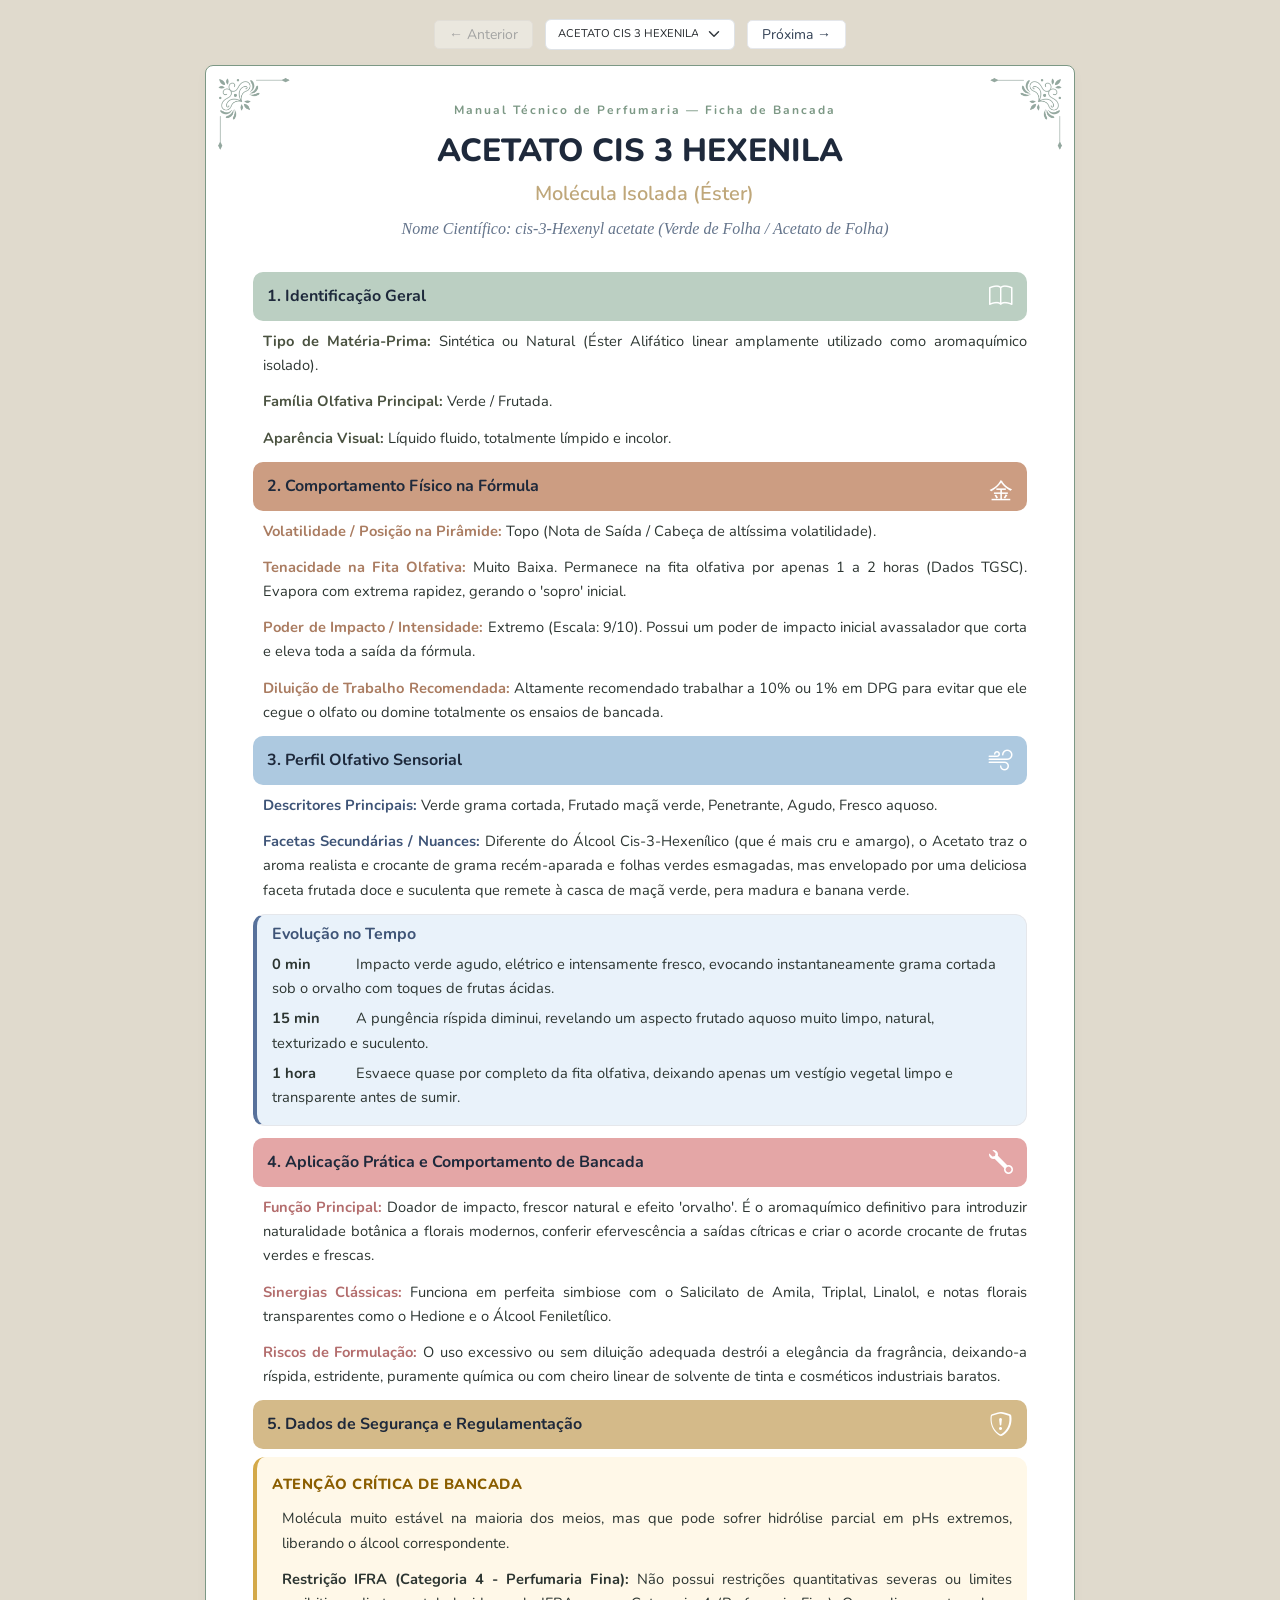
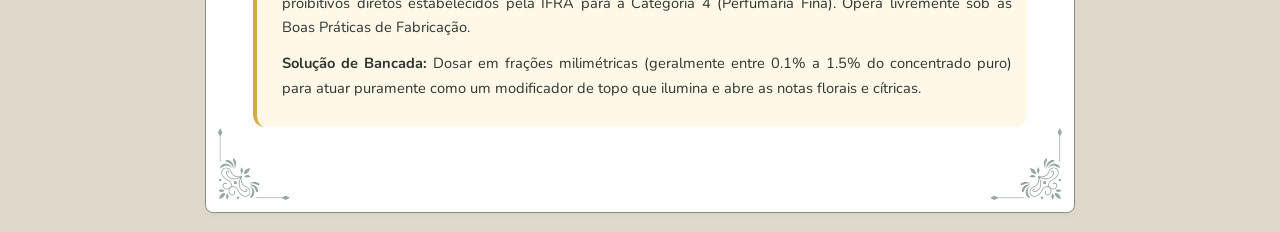
==== index.html @ c06a3060 "1st commit" ====
<!DOCTYPE html>
<html lang="pt-BR">

<head>
    <meta charset="UTF-8">
    <meta name="viewport" content="width=device-width, initial-scale=1">

    <title>Ficha de Bancada</title>

    <link rel="preconnect" href="https://fonts.googleapis.com">
    <link rel="preconnect" href="https://fonts.gstatic.com" crossorigin>
    <link href="https://fonts.googleapis.com/css2?family=Nunito:wght@300;400;500;600;700;800&display=swap" rel="stylesheet">
    <link rel="stylesheet" href="https://cdn.jsdelivr.net/npm/bootstrap-icons@1.13.1/font/bootstrap-icons.min.css">
    <link href="https://cdn.jsdelivr.net/npm/bootstrap@5.3.3/dist/css/bootstrap.min.css" rel="stylesheet">
    <link rel="stylesheet" href="css/style.css">
</head>

<body class="page">
    <div class="navigation-bar noprint">

        <button id="btnPrev" class="btn btn-outline-secondary btn-sm">
            ← Anterior
        </button>
        <select id="notaSelector" class="form-select">
        </select>
        <button id="btnNext" class="btn btn-outline-secondary btn-sm">
            Próxima →
        </button>
    </div>

    <div class="page-frame">
        <div class="corner top-left"></div>
        <div class="corner top-right"></div>
        <div class="corner bottom-left"></div>
        <div class="corner bottom-right"></div>

        <div class="container-fluid">
                <div class="header">
                    <p class="subtitle"> Manual Técnico de Perfumaria — Ficha de Bancada </p>
                    <h1 id="nome"></h1>
                    <p id="subtitulo" class="subtitulo"></p>
                    <p id="cientifico" class="scientific-name"></p>
                </div>
                <section>
                    <h2 class="identificacao">1. Identificação Geral</h2>
                    <div id="identificacao"></div>
                </section>
                <section>
                    <h2 class="comportamento">2. Comportamento Físico na Fórmula</h2>
                    <div id="comportamento"></div>
                </section>
                <section class="page-break-after">
                    <h2 class="perfil-olfativo">3. Perfil Olfativo Sensorial</h2>
                    <div id="perfil"></div>
                    <div class="timeline">
                        <h3 class="mini-title"> Evolução no Tempo </h3>
                        <div id="timeline"></div>
                    </div>
                </section>

                <section class="page-break-before">
                    <h2 class="aplicacao-pratica">4. Aplicação Prática e Comportamento de Bancada</h2>
                    <div id="aplicacao"></div>
                </section>
                <section>
                    <h2 class="seguranca">5. Dados de Segurança e Regulamentação</h2>
                    <div id="seguranca"></div>
                </section>
        </div>
    </div>

    <script src="js/dados.js"></script>
    <script src="js/app.js"></script>

</body>

</html>
---- css/style.css ----
:root{
    --bg: #FAFAF8;
    --surface: #FFFFFF;
    --text: #334155;
    --title: #1E293B;

    --sage: #7C9885;
    --sage-light: #bbcfc2;

    --accent: #BFA77A;

    --border: #E5E7EB;

    --warning-bg: #FFF8E8;
    --warning-border: #D4A948;

    --timeline-bg: #E9F2FA;
    --timeline-border: #57719B;
}

/* ==================================================
   PAGE
================================================== */

@page{
    size:A4;
    margin:0;
}

body{
    background:#E0DACD;
    color:#2C3531;
    font-family:'Nunito', sans-serif;
    font-size:11pt;
    line-height:1.65;
    padding:5mm;
}



/* ==================================================
   TYPOGRAPHY
================================================== */

p{
    margin-left:10px;
    margin-bottom:12px;
    text-align:justify;
}

strong{    
    font-weight:700;
}

h1{
    color:var(--title);
    font-size:2rem;
    font-weight:800;
    margin-bottom:6px;
}

h2{    
    display:flex;
    justify-content:space-between;
    align-items:center;
    color:var(--title);
    padding:10px 14px;
    border:none;
    border-radius:10px;
    font-size:1rem;
    font-weight:700;
}

.identificacao{
    background:var(--sage-light);
}
.identificacao::after{
    font-family:"bootstrap-icons";
    content:"\f194";
    font-size:1.5rem;
    font-weight: 200;
    color:#FFFFFF;
}
#identificacao strong {
    color:#4A5240;
}

.comportamento{
    background:#cc9d82;
}
.comportamento::after{
    font-family:"bootstrap-icons";
    content:"\f90a";
    font-size:1.5rem;
    font-weight: 200;
    color:#FFFFFF;
}
#comportamento strong {
    color:#aa7c61;
}

.perfil-olfativo{
    background:#adc9e0;
}
.perfil-olfativo::after{
    font-family:"bootstrap-icons";
    content:"\f61d";
    font-size:1.5rem;
    font-weight: 200;
    color:#FFFFFF;
}
#perfil strong {
    color:#3e5477;
}

.aplicacao-pratica{
    background:#e4a6a6;
}
.aplicacao-pratica::after{
    font-family:"bootstrap-icons";
    content:"\f621";
    font-size:1.5rem;
    font-weight: 200;
    color:#FFFFFF;
}
#aplicacao strong {
    color: #b36d6d;
}

.seguranca{
    background:#d4ba89;
}
.seguranca::after{
    font-family:"bootstrap-icons";
    content:"\f530";
    font-size:1.5rem;
    font-weight: 200;
    color:#FFFFFF;
}

.subtitle{
    color:var(--sage);
    text-align:center;
    font-size:.75rem;
    font-weight:700;
    letter-spacing:2px;
}

.subtitulo{
    color:var(--accent);
    text-align:center;
    font-size:1.25rem;
    font-weight:600;
    margin-bottom:6px;
}

.scientific-name{
    color:#64748B;
    text-align:center;
    font-family:Georgia, serif;
    font-style:italic;
    font-size:1rem;
}

/* ==================================================
   NAVIGATION
================================================== */

.navigation-bar{
    display:flex;
    justify-content:center;
    align-items:center;
    gap:12px;
    margin-bottom:15px;
}

.navigation-bar select{
    max-width:350px;
}

#notaSelector{
    width: 190px;
    max-width:190px;
    font-size:.7rem;
}

#btnPrev,
#btnNext{
    background:#FFFFFF;
    color:var(--text);
    border:1px solid var(--border);
    border-radius:5px;
    padding:3px 14px;
    transition:.2s;
}

#btnPrev:hover,
#btnNext:hover{
    background:var(--sage-light);

    border-color:var(--sage);
}

#btnPrev:disabled,
#btnNext:disabled{
    opacity:.35;
    cursor:not-allowed;
}

/* ==================================================
   CARD
================================================== */

.page-frame{
    position:relative;
    margin-left:auto;
    margin-right:auto;
    width: 70%;
    background:#FFFFFF;
    border:1px solid var(--sage);
    border-radius:8px;
    padding:35px;
    box-shadow:0 4px 12px rgba(0,0,0,.03);
}

.header{
    text-align:center;
    margin-bottom:30px;
}

/* ==================================================
   CORNERS
================================================== */

.corner{
    position:absolute;
    width: 80px;
    height:80px;
    opacity:.6;
    pointer-events:none;
}

.top-left{
    top:8px;
    left:8px;
    border-top-left-radius:6px;
    background-image:url("../img/corner.png");
    background-repeat:no-repeat;
    background-position:center;
    background-size:100% 100%;
    transform:rotate(0deg);
}

.top-right{
    top:8px;
    right:8px;
    border-top-left-radius:6px;
    background-image:url("../img/corner.png");
    background-repeat:no-repeat;
    background-position:center;
    background-size:100% 100%;
    transform:rotate(90deg);
}

.bottom-left{
    bottom:8px;
    left:8px;
    border-top-left-radius:6px;
    background-image:url("../img/corner.png");
    background-repeat:no-repeat;
    background-position:center;
    background-size:100% 100%;
    transform:rotate(270deg);
}

.bottom-right{
    bottom:8px;
    right:8px;
    border-top-left-radius:6px;
    background-image:url("../img/corner.png");
    background-repeat:no-repeat;
    background-position:center;
    background-size:100% 100%;
    transform:rotate(180deg);
}

/* ==================================================
   TIMELINE
================================================== */

.timeline{

    background:var(--timeline-bg);
    border:1px solid var(--border);
    border-left:4px solid var(--timeline-border);
    border-radius:12px;
    padding:10px 15px 10px 15px;
    margin-bottom:12px;
}

.mini-title {
    font-size: 1rem;
    font-weight: bold;
    color:#3e5477
}

.timeline-item{
    margin-bottom:6px;
}

.time-badge{
    display:inline-block;
    width:80px;
    font-weight:bold;    ;
}

/* ==================================================
   SAFETY
================================================== */

.critical-warning{
    color:#8B5E00;
    font-weight:800;
    text-transform:uppercase;
    letter-spacing:.5px;
    margin-bottom:10px;
}

#seguranca{
    background:var(--warning-bg);
    border-left:4px solid var(--warning-border);
    border-radius:12px;
    padding: 15px;
    margin-bottom: 50px;
}


/* ==================================================
   PRINT
================================================== */

@media print{

    .noprint,
    .navigation-bar,
    #btnPrev,
    #btnNext,
    #notaSelector{
        display:none !important;
    }

    .page{
        background:#FFFFFF;
    }

    .page-frame{
        height:583mm;
        min-width: 100%;
        border:3px solid #E0DACD;
        box-shadow:none;
    }

    .page-break-after{
        page-break-after:always;
        break-after:page;
    }

    .page-break-before{
        margin-top:40px;
    }
}

/* ==================================================
   CELULAR
================================================== */
@media (max-width: 768px){

    body{
        padding:0;
    }

    .page-frame{
        width:100%;
        padding:20px;
        border-radius:0;
        margin:0;
        box-sizing:border-box;
    }
}
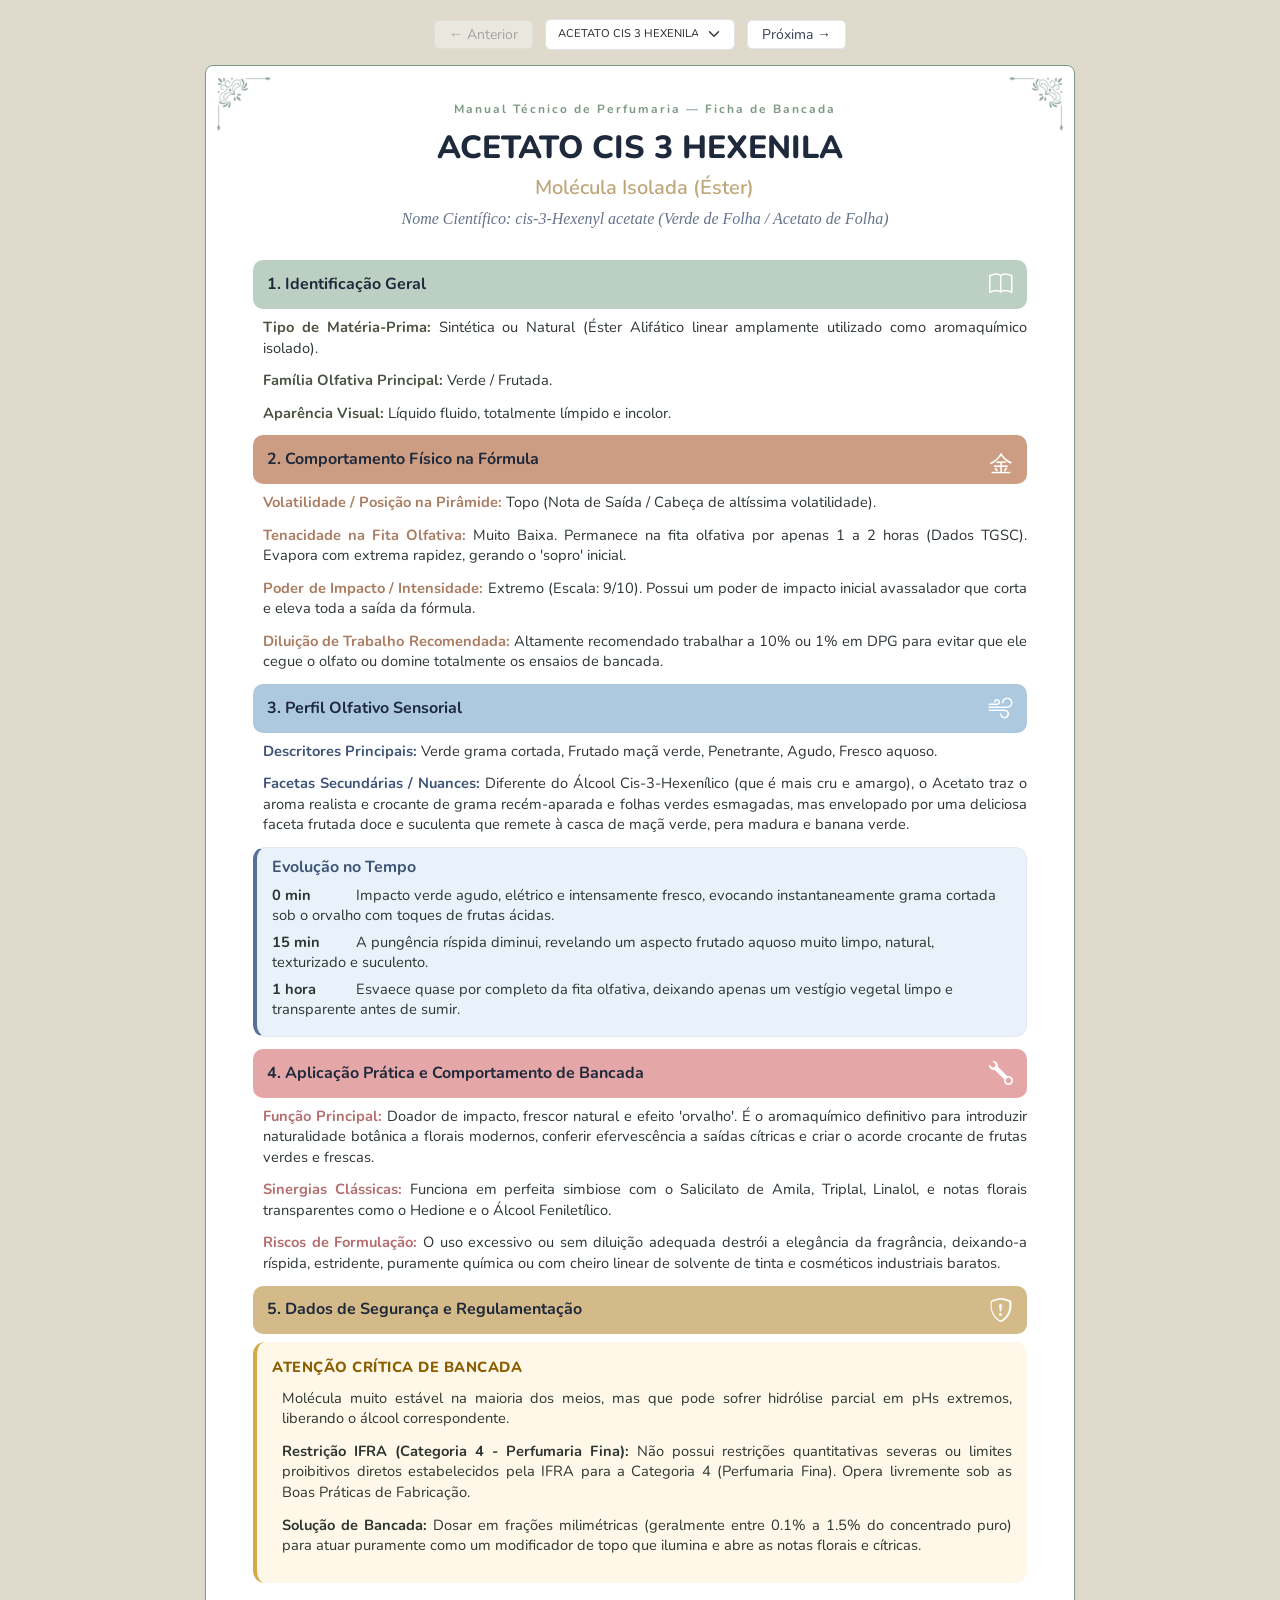
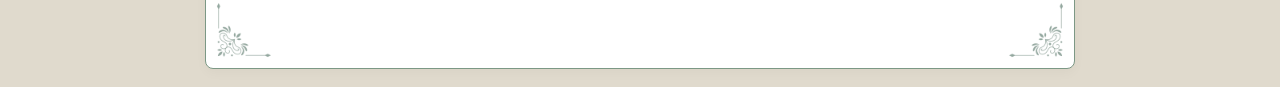
==== commit 5ad11fe3: "1st push" ====
--- a/index.html
+++ b/index.html
@@ -12,6 +12,7 @@
     <link href="https://fonts.googleapis.com/css2?family=Nunito:wght@300;400;500;600;700;800&display=swap" rel="stylesheet">
     <link rel="stylesheet" href="https://cdn.jsdelivr.net/npm/bootstrap-icons@1.13.1/font/bootstrap-icons.min.css">
     <link href="https://cdn.jsdelivr.net/npm/bootstrap@5.3.3/dist/css/bootstrap.min.css" rel="stylesheet">
+
     <link rel="stylesheet" href="css/style.css">
 </head>
 
@@ -35,6 +36,11 @@
         <div class="corner bottom-right"></div>
 
         <div class="container-fluid">
+            <div id="container-1">
+                <div class="corner-print top-left"></div>
+                <div class="corner-print top-right"></div>
+                <div class="corner-print bottom-left"></div>
+                <div class="corner-print bottom-right"></div>
                 <div class="header">
                     <p class="subtitle"> Manual Técnico de Perfumaria — Ficha de Bancada </p>
                     <h1 id="nome"></h1>
@@ -57,17 +63,27 @@
                         <div id="timeline"></div>
                     </div>
                 </section>
-
-                <section class="page-break-before">
-                    <h2 class="aplicacao-pratica">4. Aplicação Prática e Comportamento de Bancada</h2>
-                    <div id="aplicacao"></div>
-                </section>
-                <section>
-                    <h2 class="seguranca">5. Dados de Segurança e Regulamentação</h2>
-                    <div id="seguranca"></div>
-                </section>
-        </div>
-    </div>
+                </div>
+                <div id="container-2">
+                    <div class="corner-print top-left"></div>
+                    <div class="corner-print top-right"></div>
+                    <div class="corner-print bottom-left"></div>
+                    <div class="corner-print bottom-right"></div>
+                    <section>
+                        <h2 class="aplicacao-pratica">4. Aplicação Prática e Comportamento de Bancada</h2>
+                        <div id="aplicacao"></div>
+                    </section>
+                    <section>
+                        <h2 class="seguranca">5. Dados de Segurança e Regulamentação</h2>
+                        <div id="seguranca"></div>
+                    </section>
+                    <section class="anotacoes">
+                        <h3>Anotações:</h3>
+                        <div class="linhas-anotacao"></div>
+                    </section>
+                </div>
+                </div>
+                </div>
 
     <script src="js/dados.js"></script>
     <script src="js/app.js"></script>
--- a/css/style.css
+++ b/css/style.css
@@ -32,7 +32,7 @@
     color:#2C3531;
     font-family:'Nunito', sans-serif;
     font-size:11pt;
-    line-height:1.65;
+    line-height:1.4;
     padding:5mm;
 }
 
@@ -234,8 +234,8 @@
 
 .corner{
     position:absolute;
-    width: 80px;
-    height:80px;
+    width: 60px;
+    height:60px;
     opacity:.6;
     pointer-events:none;
 }
@@ -334,6 +334,9 @@
     margin-bottom: 50px;
 }
 
+.anotacoes {
+    display: none;
+}
 
 /* ==================================================
    PRINT
@@ -349,15 +352,57 @@
         display:none !important;
     }
 
+    body {
+        padding: 0;
+    }
+
     .page{
+        background:#ffffff;
+    }
+
+    .page-frame{
+        height:582mm;
+        width: 200mm;
+        border:none;
+        box-shadow:none;
+        padding: 0;
+    }
+
+    .corner{
+        display: none;
+    }
+
+    .corner-print{
+        position:absolute;
+        width: 40px;
+        height:40px;
+        pointer-events:none;
+    }
+
+    #container-1{
+        position:relative;
+        margin-top: 5mm;
+        margin-left:auto;
+        margin-right:auto;
+        width: 100%;
+        height:287mm;
         background:#FFFFFF;
-    }
-
-    .page-frame{
-        height:583mm;
-        min-width: 100%;
-        border:3px solid #E0DACD;
-        box-shadow:none;
+        border:1px solid var(--sage);
+        border-radius:8px;
+        padding:35px;
+    }
+
+    #container-2{
+        position:relative;
+        margin-top: 5mm;
+        margin-left:auto;
+        margin-right:auto;
+        width: 100%;
+        height:287mm;
+        background:#FFFFFF;
+        border:1px solid var(--sage);
+        border-radius:8px;
+        padding:35px;
     }
 
     .page-break-after{
@@ -368,12 +413,37 @@
     .page-break-before{
         margin-top:40px;
     }
+
+    .anotacoes{
+    margin-top:30px;
+    display:flex;
+    flex-direction:column;
+    min-height:250px;
+    }
+
+    .anotacoes h3{
+        font-size:1rem;
+        margin-bottom:20px;
+        color:var(--sage);
+    }
+
+    .linhas-anotacao{
+        flex:1;
+        background-image:
+            repeating-linear-gradient(
+                to bottom,
+                transparent 0px,
+                transparent 27px,
+                rgba(124, 152, 133, 0.7) 28px
+            );
+        min-height:300px;
+    }
 }
 
 /* ==================================================
    CELULAR
 ================================================== */
-@media (max-width: 768px){
+@media (max-width: 568px){
 
     body{
         padding:0;
